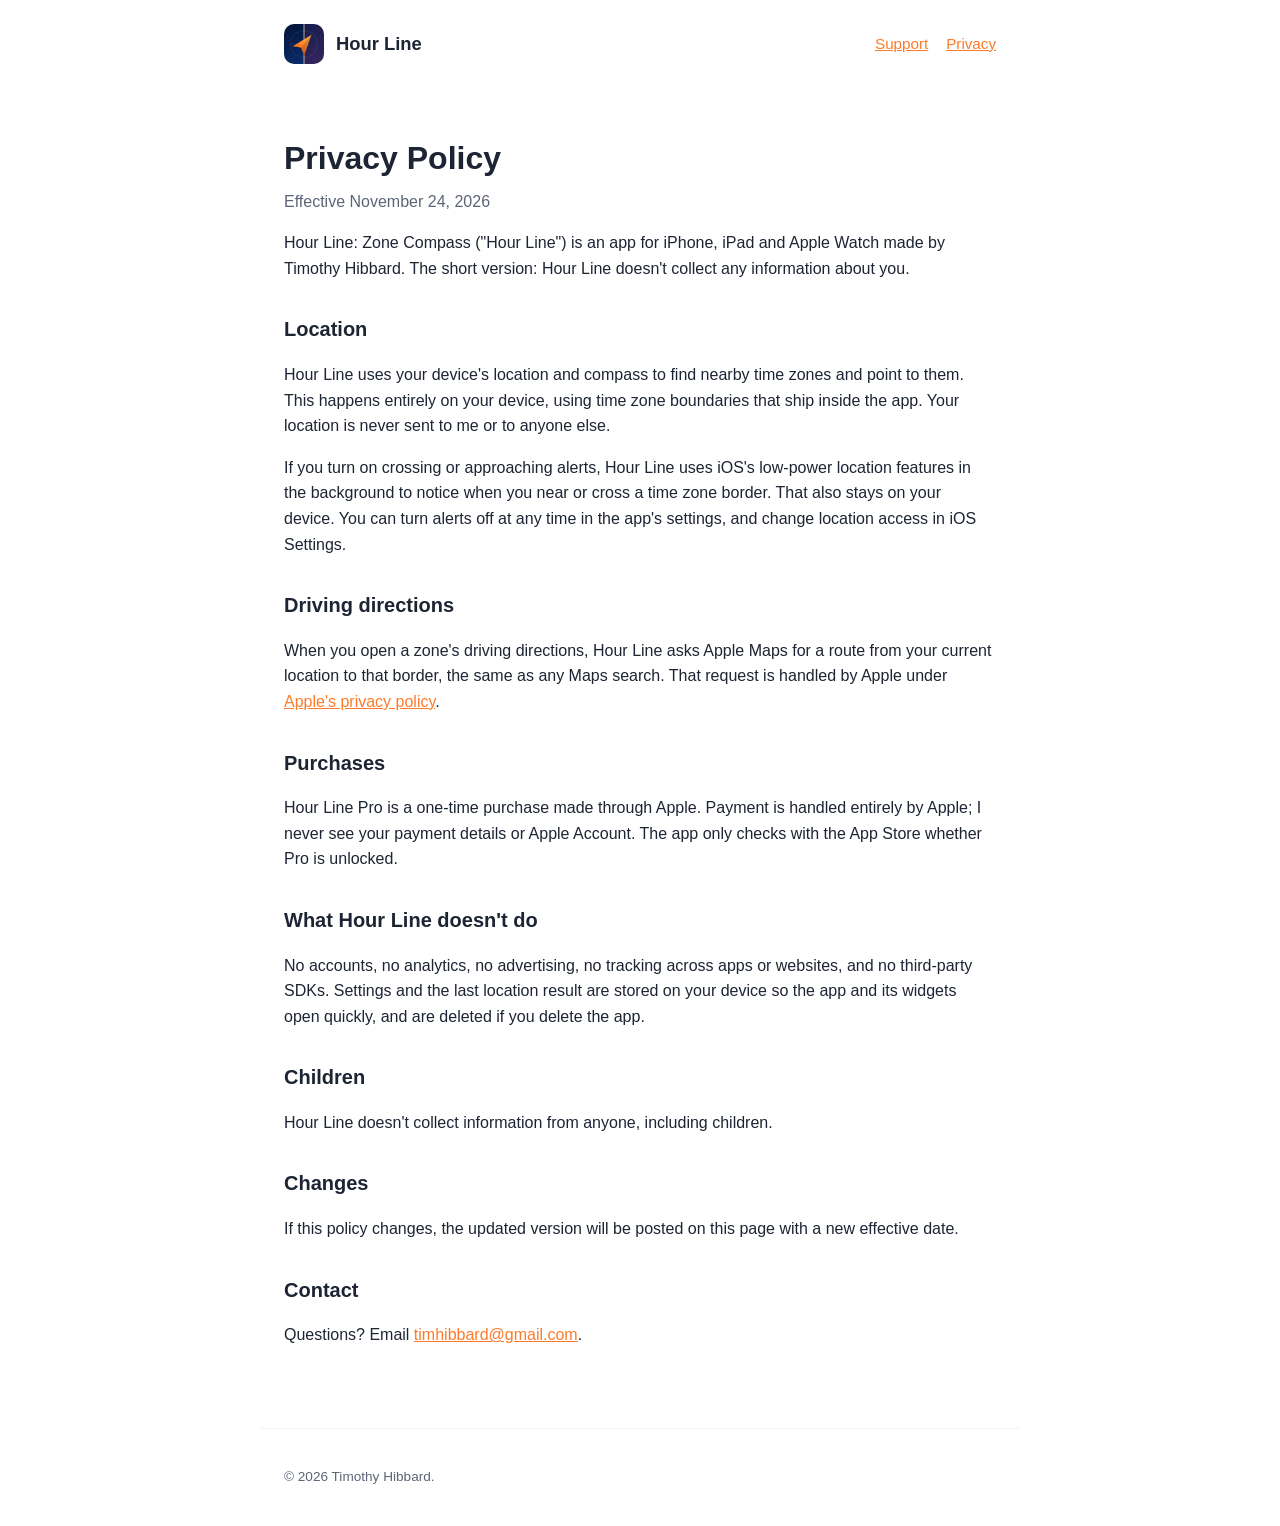
==== privacy.html @ 1430b565 "Hour Line website: home, privacy, support Co-Authored-By: Claude Opus 5.5 <noreply@anthropic.com>" ====
<!DOCTYPE html>
<html lang="en">
<head>
  <meta charset="UTF-8">
  <meta name="viewport" content="width=device-width, initial-scale=1.0">
  <title>Privacy Policy — Hour Line</title>
  <meta name="description" content="Privacy Policy for Hour Line: Zone Compass">
  <link rel="icon" href="icon.png">
  <link rel="stylesheet" href="styles.css">
</head>
<body>
  <header>
    <img src="icon.png" alt="">
    <a class="home" href="./">Hour Line</a>
    <nav><a href="support.html">Support</a><a href="privacy.html">Privacy</a></nav>
  </header>

  <main class="doc">
    <h1>Privacy Policy</h1>
    <p class="meta">Effective November 24, 2026</p>

    <p>Hour Line: Zone Compass ("Hour Line") is an app for iPhone, iPad and Apple Watch made by Timothy Hibbard. The short version: Hour Line doesn't collect any information about you.</p>

    <h2>Location</h2>
    <p>Hour Line uses your device's location and compass to find nearby time zones and point to them. This happens entirely on your device, using time zone boundaries that ship inside the app. Your location is never sent to me or to anyone else.</p>
    <p>If you turn on crossing or approaching alerts, Hour Line uses iOS's low-power location features in the background to notice when you near or cross a time zone border. That also stays on your device. You can turn alerts off at any time in the app's settings, and change location access in iOS Settings.</p>

    <h2>Driving directions</h2>
    <p>When you open a zone's driving directions, Hour Line asks Apple Maps for a route from your current location to that border, the same as any Maps search. That request is handled by Apple under <a href="https://www.apple.com/legal/privacy/">Apple's privacy policy</a>.</p>

    <h2>Purchases</h2>
    <p>Hour Line Pro is a one-time purchase made through Apple. Payment is handled entirely by Apple; I never see your payment details or Apple Account. The app only checks with the App Store whether Pro is unlocked.</p>

    <h2>What Hour Line doesn't do</h2>
    <p>No accounts, no analytics, no advertising, no tracking across apps or websites, and no third-party SDKs. Settings and the last location result are stored on your device so the app and its widgets open quickly, and are deleted if you delete the app.</p>

    <h2>Children</h2>
    <p>Hour Line doesn't collect information from anyone, including children.</p>

    <h2>Changes</h2>
    <p>If this policy changes, the updated version will be posted on this page with a new effective date.</p>

    <h2>Contact</h2>
    <p>Questions? Email <a href="mailto:timhibbard@gmail.com">timhibbard@gmail.com</a>.</p>
  </main>

  <footer>
    <p>© 2026 Timothy Hibbard.</p>
  </footer>
</body>
</html>
---- styles.css ----
:root {
  --accent: #FF7A28;
  --accent-dark: #E0561A;
  --navy: #13306B;
  --bg: #FFFFFF;
  --bg-card: #F4F5F9;
  --text: #1D2433;
  --text-secondary: #5C6577;
  --radius: 16px;
}

@media (prefers-color-scheme: dark) {
  :root {
    --bg: #0B1A3A;
    --bg-card: #16264D;
    --text: #F3F5FA;
    --text-secondary: #B6BFD3;
  }
}

* { box-sizing: border-box; }

body {
  margin: 0;
  font-family: -apple-system, BlinkMacSystemFont, "SF Pro Text", "Helvetica Neue", Arial, sans-serif;
  background: var(--bg);
  color: var(--text);
  line-height: 1.6;
}

a { color: var(--accent); }
a:hover { color: var(--accent-dark); }

header, main, footer {
  max-width: 760px;
  margin: 0 auto;
  padding: 24px;
}

header { display: flex; align-items: center; gap: 12px; }
header img { width: 40px; height: 40px; border-radius: 10px; }
header a.home { color: var(--text); text-decoration: none; font-weight: 700; font-size: 1.15rem; }
header nav { margin-left: auto; display: flex; gap: 18px; font-size: 0.95rem; }

.hero { text-align: center; padding: 32px 0 8px; }
.hero img.icon { width: 120px; height: 120px; border-radius: 27px; box-shadow: 0 10px 30px rgba(0,0,0,0.2); }
.hero h1 { font-size: 2.4rem; margin: 20px 0 4px; }
.hero p.lead { font-size: 1.2rem; color: var(--text-secondary); margin: 0 auto 24px; max-width: 520px; }

.button {
  display: inline-block;
  background: var(--accent);
  color: #fff;
  padding: 12px 22px;
  border-radius: 999px;
  text-decoration: none;
  font-weight: 600;
}
.button:hover { background: var(--accent-dark); color: #fff; }

.shots { display: flex; gap: 20px; justify-content: center; flex-wrap: wrap; margin: 32px 0; }
.shots img { width: 240px; border-radius: 28px; box-shadow: 0 10px 30px rgba(0,0,0,0.18); }

.features { display: grid; grid-template-columns: repeat(auto-fit, minmax(220px, 1fr)); gap: 16px; }
.card { background: var(--bg-card); border-radius: var(--radius); padding: 18px 20px; }
.card h3 { margin: 0 0 6px; font-size: 1.05rem; }
.card p { margin: 0; color: var(--text-secondary); font-size: 0.95rem; }

.doc h1 { margin-bottom: 4px; }
.doc .meta { color: var(--text-secondary); margin-top: 0; }
.doc h2 { margin-top: 32px; font-size: 1.25rem; }

footer { color: var(--text-secondary); font-size: 0.85rem; border-top: 1px solid var(--bg-card); margin-top: 40px; }
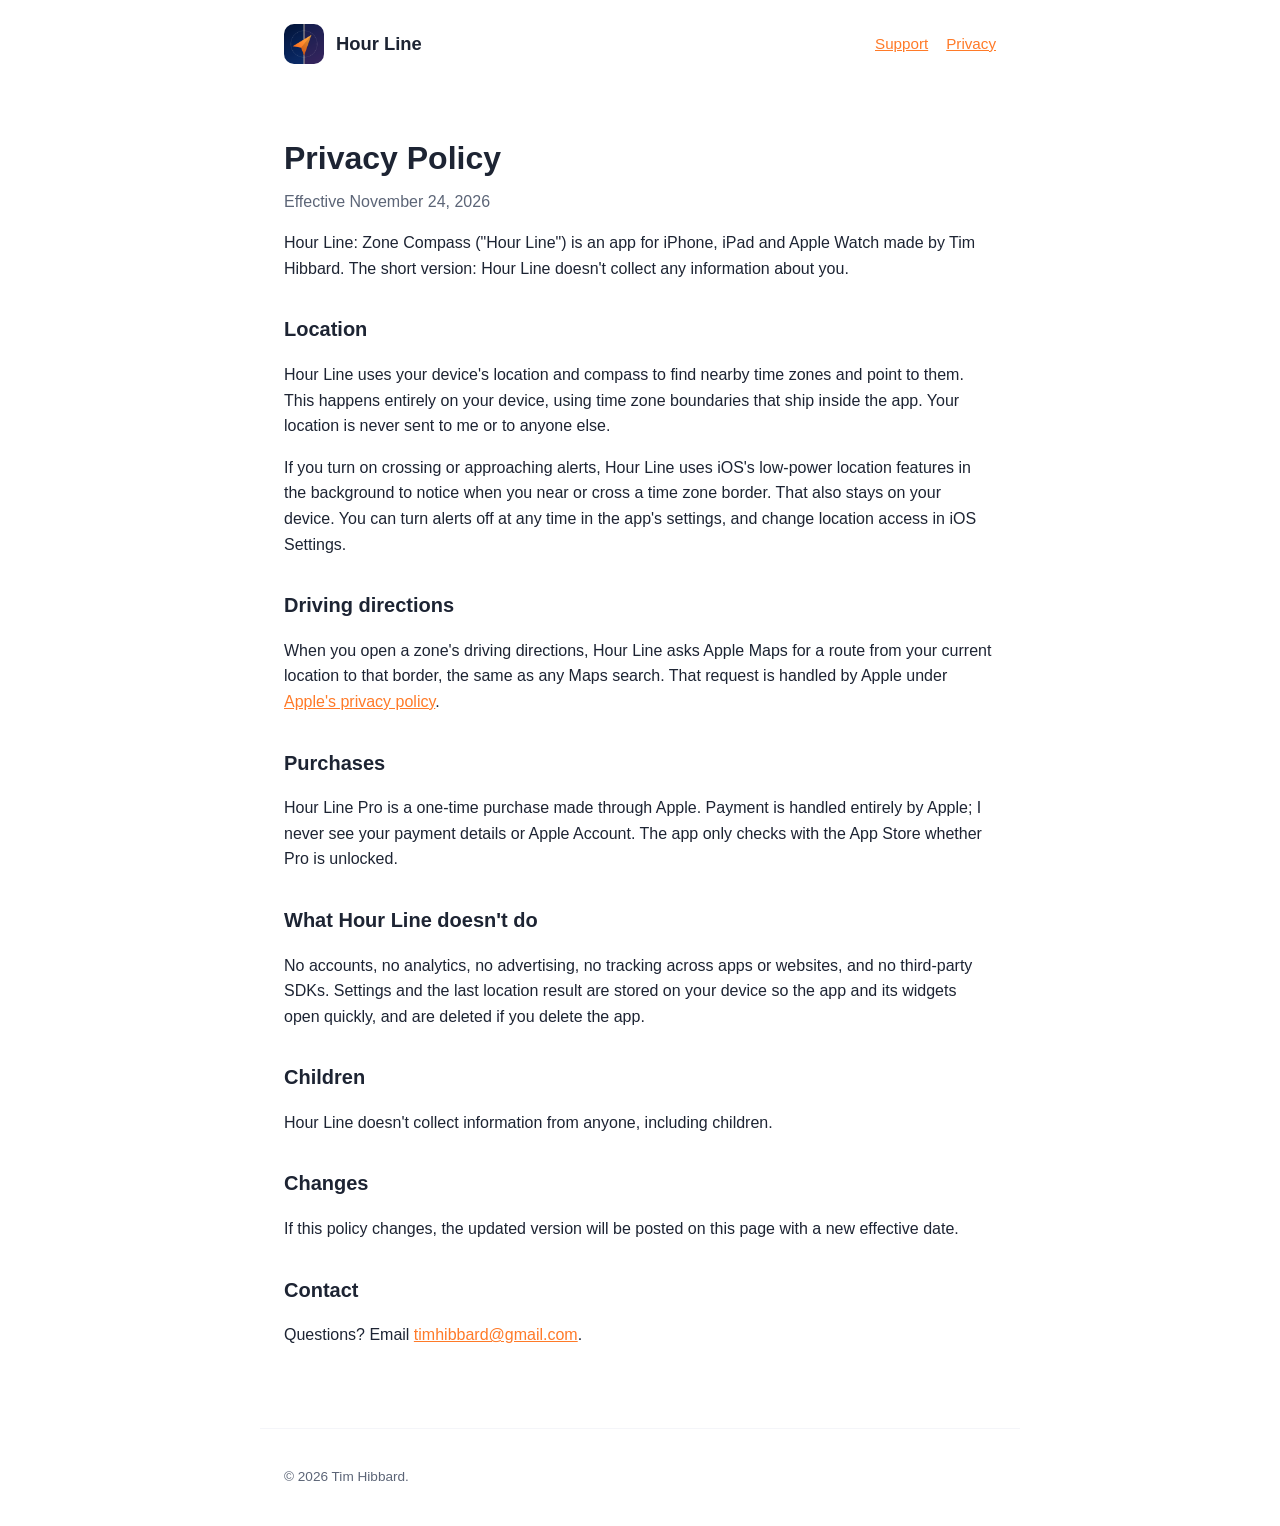
==== commit 27424d0c: "Use Tim Hibbard Co-Authored-By: Claude Opus 5.5 <noreply@anthropic.com>" ====
--- a/privacy.html
+++ b/privacy.html
@@ -19,7 +19,7 @@
     <h1>Privacy Policy</h1>
     <p class="meta">Effective November 24, 2026</p>
 
-    <p>Hour Line: Zone Compass ("Hour Line") is an app for iPhone, iPad and Apple Watch made by Timothy Hibbard. The short version: Hour Line doesn't collect any information about you.</p>
+    <p>Hour Line: Zone Compass ("Hour Line") is an app for iPhone, iPad and Apple Watch made by Tim Hibbard. The short version: Hour Line doesn't collect any information about you.</p>
 
     <h2>Location</h2>
     <p>Hour Line uses your device's location and compass to find nearby time zones and point to them. This happens entirely on your device, using time zone boundaries that ship inside the app. Your location is never sent to me or to anyone else.</p>
@@ -45,7 +45,7 @@
   </main>
 
   <footer>
-    <p>© 2026 Timothy Hibbard.</p>
+    <p>© 2026 Tim Hibbard.</p>
   </footer>
 </body>
 </html>
